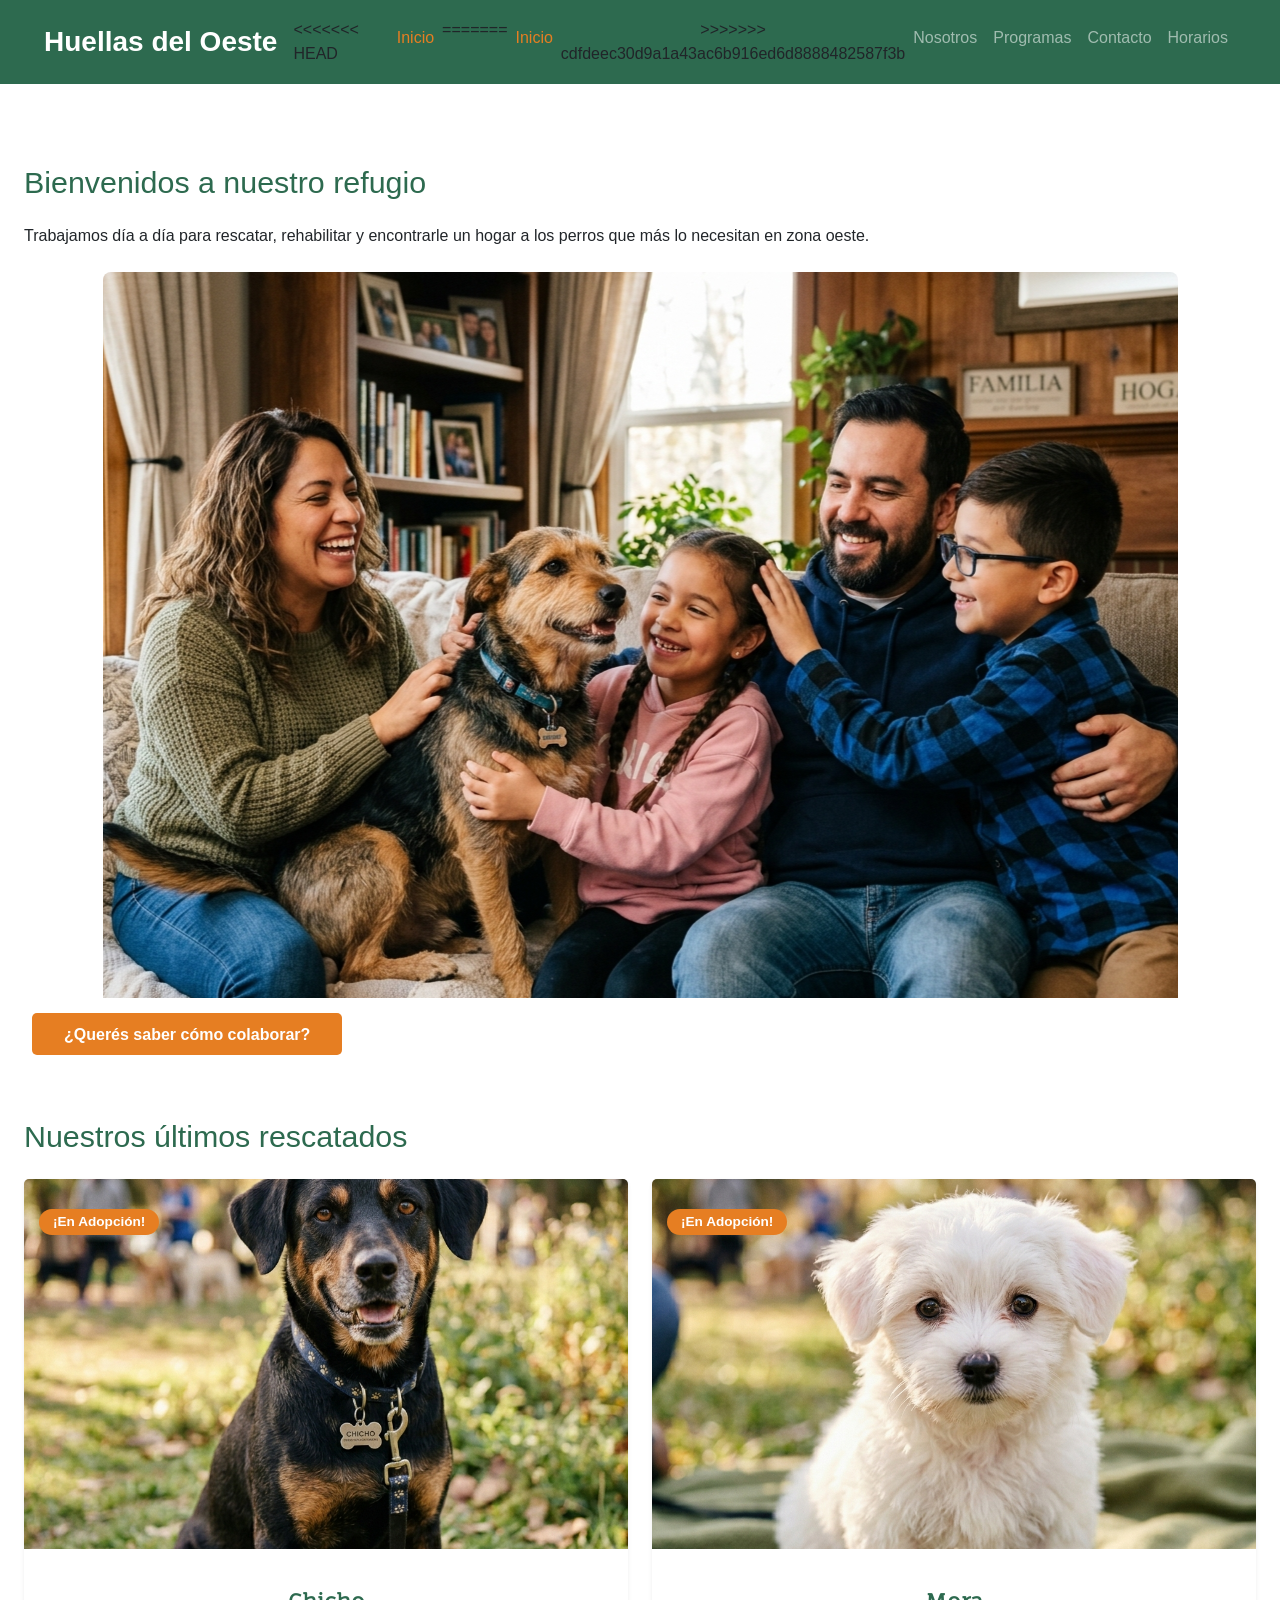
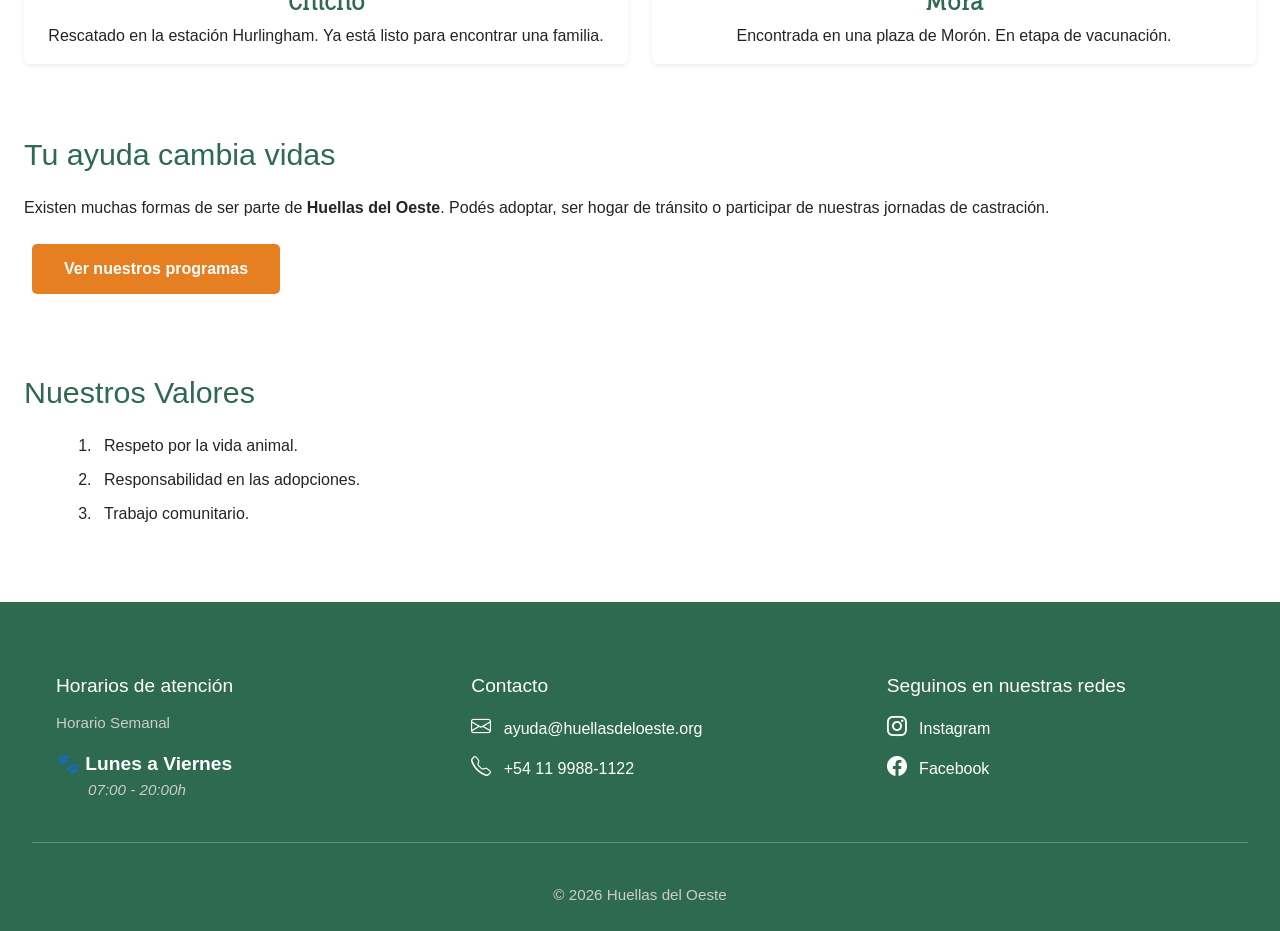
==== index.html @ 373aeb82 "fix: iconos en footer, colores de links y textarea" ====
<!DOCTYPE html>
<html lang="es">

<head>
    <meta charset="UTF-8">
    <meta name="viewport" content="width=device-width, initial-scale=1.0">
    <title>Huellas del Oeste | Inicio</title>
    <link rel="preconnect" href="https://fonts.googleapis.com">
    <link rel="preconnect" href="https://fonts.gstatic.com" crossorigin>
    <link
        href="https://fonts.googleapis.com/css2?family=Fauna+One&family=Google+Sans:ital,opsz,wght@0,17..18,400..700;1,17..18,400..700&display=swap"
        rel="stylesheet">
    <link href="https://cdn.jsdelivr.net/npm/bootstrap@5.3.8/dist/css/bootstrap.min.css" rel="stylesheet">
    <!--Bootstrap icons-->
    <link rel="stylesheet" href="https://cdn.jsdelivr.net/npm/bootstrap-icons@1.11.3/font/bootstrap-icons.min.css">
    <link rel="stylesheet" href="./css/style.css">
</head>

<body>
    <!--header section, menu navegacion-->
    <header id="main-header" class="sticky-top">
        <nav id="main-nav" class="navbar navbar-expand-lg navbar-dark w-100">
            <div class="container-fluid">
                <a class="navbar-brand fw-bold fs-3" href="index.html">Huellas del Oeste</a>

                <button class="navbar-toggler" type="button" data-bs-toggle="collapse" data-bs-target="#navbarNav"
                    aria-controls="navbarNav" aria-expanded="false" aria-label="Toggle navigation">
                    <span class="navbar-toggler-icon"></span>
                </button>

                <div class="collapse navbar-collapse justify-content-end" id="navbarNav">
                    <<<<<<< HEAD <ul class="navbar-nav text-center">
                        <li class="nav-item"><a class="nav-link active" href="index.html">Inicio</a></li>
                        =======
                        <ul class="navbar-nav">
                            <li class="nav-item"><a class="nav-link active" href="#inicio">Inicio</a></li>
                            >>>>>>> cdfdeec30d9a1a43ac6b916ed6d8888482587f3b
                            <li class="nav-item"><a class="nav-link" href="nosotros.html">Nosotros</a></li>
                            <li class="nav-item"><a class="nav-link" href="programas.html">Programas</a></li>
                            <li class="nav-item"><a class="nav-link" href="contacto.html">Contacto</a></li>
                            <li class="nav-item"><a class="nav-link" href="#main-footer">Horarios</a></li>
                        </ul>
                </div>
            </div>
        </nav>
    </header>

    <!--main section, historia y valores, los datos-->
    <main>
        <section id="inicio">
            <h2>Bienvenidos a nuestro refugio</h2>
            <p>Trabajamos día a día para rescatar, rehabilitar y encontrarle un hogar a los perros que más lo necesitan
                en zona oeste.</p>
            <img src="./img/imagen-inicio.png" alt="Perro rescatado feliz en su nuevo hogar">

            <a href="#como-ayudar" class="text-decoration-none btn-input inicio-btn">¿Querés saber cómo colaborar?</a>
        </section>


        <section id="rescatados">
            <h2>Nuestros últimos rescatados</h2>
            <div class="contenedor-rescatados row g-4">

                <article class="col-12 col-md-6">
                    <div class="card h-100 shadow-sm border-0">
                        <span class="badge badge-adopcion">¡En Adopción!</span>
                        <img src="./img/chicho-perro.png" class="card-img-top img-rescatado"
                            alt="Perro mestizo negro y café">
                        <div class="card-body text-center">
                            <h3 class="card-title">Chicho</h3>
                            <p class="card-text">Rescatado en la estación Hurlingham. Ya está listo para encontrar una
                                familia.</p>
                        </div>
                    </div>
                </article>

                <article class="col-12 col-md-6">
                    <div class="card h-100 shadow-sm border-0 position-relative">
                        <span class="badge badge-adopcion">¡En Adopción!</span>
                        <img src="./img/mora-perro.png" class="card-img-top img-rescatado" alt="Cachorra blanca">
                        <div class="card-body text-center">
                            <h3 class="card-title">Mora</h3>
                            <p class="card-text">Encontrada en una plaza de Morón. En etapa de vacunación.</p>
                        </div>
                    </div>
                </article>

            </div>
        </section>

        <section id="como-ayudar">
            <h2>Tu ayuda cambia vidas</h2>
            <p>Existen muchas formas de ser parte de <strong>Huellas del Oeste</strong>. Podés adoptar, ser hogar de
                tránsito o participar de nuestras jornadas de castración.</p>
            <a href="programas.html" class="btn-input text-decoration-none d-inline-block">Ver nuestros programas</a>
        </section>

        <section>
            <h2>Nuestros Valores</h2>
            <ol>
                <li>Respeto por la vida animal.</li>
                <li>Responsabilidad en las adopciones.</li>
                <li>Trabajo comunitario.</li>
            </ol>
        </section>

    </main>

    <!--footer section-->
    <footer id="main-footer">
        <div class="footer-columns">

            <section id="horario">
                <h2>Horarios de atención</h2>
                <p>Horario Semanal</p>
                <dl>
                    <dt>Lunes a Viernes</dt>
                    <dd>07:00 - 20:00h</dd>
                </dl>
            </section>

            <section>
                <h3>Contacto</h3>
                <ul>
                    <li><a href="mailto:ayuda@huellasdeloeste.org"><i class="bi bi-envelope text-white me-2 fs-5"></i>
                            ayuda@huellasdeloeste.org</a></li>
                    <li><a href="tel:+541199881122"> <i class="bi bi-telephone text-white me-2 fs-5"></i> +54 11
                            9988-1122</a></li>
                </ul>
            </section>

            <section class="redes" aria-labelledby="titulo-redes">
                <h3 id="titulo-redes">Seguinos en nuestras redes</h3>
                <ul>
                    <li><a href="https://www.instagram.com" target="_blank" rel="noopener noreferrer"><i
                                class="bi bi-instagram text-white me-2 fs-5"></i> Instagram</a></li>

                    <li><a href="https://www.facebook.com" target="_blank" rel="noopener noreferrer"><i
                                class="bi bi-facebook text-white me-2 fs-5"></i> Facebook</a></li>
                </ul>
            </section>

        </div>
        <hr class="footer-separator">

        <section class="copyright">
            <p>&copy; 2026 Huellas del Oeste</p>
        </section>
    </footer>


    <script src="https://cdn.jsdelivr.net/npm/bootstrap@5.3.3/dist/js/bootstrap.bundle.min.js"></script>
</body>

</html>
---- css/style.css ----
/*Reseteo*/
* {
    box-sizing: border-box;
    margin: 0;
    padding: 0;
}


:root {
    --color-fondo: #f8f9fa;
    --color-texto: #212529;
    --color-primario: #2d6a4f;
    /* para header, footer */
    --color-secundario: #d8e2dc;
    --color-acento: #e67e22;
    /* para botones */
    --color-blanco: #ffffff;
    /* para texto sobre fondos oscuros */

    --fuente-principal: 'Google Sans', sans-serif;
    --fuente-titulos: 'Fauna One', serif;
}

body {
    font-family: var(--fuente-principal);
    font-size: 1rem;
    background-color: var(--color-fondo);
    color: var(--color-texto);
    margin: 0 auto;
}


/*tipografia, titulos */
p {
    margin-bottom: 1rem;
}

h1 {
    font-size: 2.4rem;
    color: var(--color-blanco);
    margin-bottom: 1rem;
}

h2 {
    font-size: 1.9rem;
    color: var(--color-primario);
    margin: 1.5rem 0;
}

h3 {
    font-size: 1.3rem;
    color: var(--color-acento);
    margin-bottom: 0.5rem;
}

main {
    padding: 2rem 0;
    background-color: var(--color-blanco);
}

main ul {
    padding-left: 1.8rem;
    /* separacion del margin izquierdo */
    margin-bottom: 1.5rem;
}

main ul li {
    margin-bottom: 0.5rem;
}


/*ESTRUCTURA SEMANTICA*/

section {
    padding: 1.5rem;
}

article {
    background-color: var(--color-blanco);
    padding: 1.5rem;
    margin-bottom: 2rem;
    border-radius: 0.5rem;
}

/* Info.  de complemento */
aside {
    background-color: var(--color-secundario);
    padding: 1.25rem;
    margin-top: 1.5rem;
    border-left: 0.31rem solid var(--color-primario);
    /* Una barrita verde al costado */
    font-style: italic;
}

/* Lista ordenada(mision, valores, ...) y componentes(ej:img)*/
ol {
    margin: 1.25rem 0 1.25rem 2.5rem;
    /* Margen a la izquierda para que se vean los números */
    color: var(--color-texto);
}

ol li {
    margin-bottom: 0.62rem;
    /* Espaciado entre cada ítem de la lista */
    padding-left: 0.5rem;
}

/* Estilo para la lista de descripción (Estructura Organizativa) */
dl {
    margin: 1.5rem 0;
    padding: 1rem;
    background-color: var(--color-fondo);
    /* Un tono gris claro para resaltar */
    border-radius: 0.5rem;
}

dt {
    font-weight: bold;
    color: var(--color-primario);
    /* Verde para el nombre del equipo */
    font-size: 1.2rem;
    margin-top: 1rem;
}

dt::before {
    content: "🐾 ";
    /* emoji como una especie de "item" */
}

dd {
    margin-left: 2rem;
    margin-bottom: 1rem;
    font-style: italic;
    color: var(--color-texto);
}

hr {
    /* grosor y color verde */
    height: 0.125rem;
    background-color: var(--color-primario);
    /* margen para separar los contenidos(superior e inferior)*/
    margin: 2.5rem 0;
    /* acorto y centro el hr */
    width: 50%;
    margin-left: auto;
    margin-right: auto;
}

img {
    max-width: 100%;
    height: auto;
    border-radius: 0.5rem 0.5rem 0rem 0rem;
    display: block;
    margin: 1.5rem auto;
    /*con el auto, centro el contenido*/
}

/*Formulario */

/* REQUISITO: Inputs y textarea con borde su borde y su padding
   class .input-form (text, email, tel, textarea) */
fieldset {
    border: 1px solid var(--color-secundario);
    padding: 1.5rem;
    border-radius: 8px;
    margin-bottom: 1.5rem;
    background-color: var(--color-fondo);
}

legend {
    font-weight: bold;
    color: var(--color-primario);
    padding: 0 10px;
}

label {
    font-weight: 600;
    display: block;
    margin-top: 1rem;
    margin-bottom: 0.5rem;
}

.input-form,
select {
    width: 100%;
    padding: 0.8rem;
    border: 1px solid #ccc;
    border-radius: 0.25rem;
    display: block;
    font-family: inherit;
    font-size: 1rem;
    transition: border-color 0.3s;
    resize: none;
}

.form-footer {
    text-align: center;
    margin-top: 2rem;
}

.form-footer label {
    display: inline;
    /* Para que quede al lado del checkbox */
    font-weight: normal;
}

/* Botones */
.btn-input {
    background-color: var(--color-acento);
    color: var(--color-blanco);
    padding: 0.8rem 2rem;
    border: none;
    border-radius: 0.31rem;
    font-weight: bold;
    cursor: pointer;
    font-size: 1rem;
    transition: background-color 0.3s, transform 0.2s;
    margin: 0.5rem;
}

.btn-input:hover {
    background-color: #d35400;
    transform: scale(1.05);
}


/*FOOTER */

#main-footer {
    background-color: var(--color-primario);
    color: #ffffff;
    padding: 3rem 2rem 0 2rem;
}

.footer-separator {
    width: 100%;
    border-top: 1px solid var(--color-blanco);
    margin: 0 0 1rem 0;
}

/* contenedor de los sections */
.footer-columns {
    display: flex;
    flex-wrap: wrap;
    /* Para que en celulares se apilen una abajo de otra */
    justify-content: space-between;
    gap: 30px;
}


/* Cada columna adentro del contenedor */
.footer-columns section {
    flex: 1 1 250px;
}

/* saco el margen y padding del titulo de horarios */
#horario h2 {
    margin: 0;
    padding: 0;
}

/* Estilos para textos y los enlaces */
#main-footer h2,
#main-footer h3 {
    color: var(--color-blanco);
    font-size: 1.2rem;
    margin-bottom: .9rem;
    border: none;
    font-family: var(--fuente-principal);
}

#main-footer p,
#main-footer dd {
    color: #cccccc;
    font-size: 0.95rem;
}

#main-footer ul {
    list-style: none;
    padding: 0;
    margin: 0;
}

#main-footer li {
    margin-bottom: 10px;
}

#main-footer dl {
    margin: 0;
    padding: 0;
    background-color: transparent;
    border: none;
}

#main-footer dt {
    font-weight: bold;
    margin-top: 10px;
    color: #ffffff;
}

#main-footer a {
    color: var(--color-blanco);
    text-decoration: none;
    transition: color 0.3s ease;
}

#main-footer a:hover {
    text-decoration: underline;
}

/* SECCIÓN COPYRIGHT:*/
.copyright {
    text-align: center;
}

.copyright p {
    color: #cccccc;
    font-size: .85rem;
    margin: 0;
}

.badge-adopcion {
    position: absolute;
    top: 30px;
    left: 15px;
    background-color: var(--color-acento);
    color: var(--color-blanco);
    padding: 6px 14px;
    font-weight: bold;
    font-size: 0.85rem;
    border-radius: 20px;
    z-index: 5;
    cursor: pointer;
}


/* Bootstrap*/

/* navbar del color primario */
.navbar {
    background-color: var(--color-primario);
    padding: 1rem 2rem;
}

.navbar-nav .nav-link {
    transition: color 0.3s ease;
}

/* para pintar color naranja cuando se pasa el mouse, o este "activa" la seccion de la pagina */
.navbar-nav .nav-link:hover,
.navbar-nav .nav-link.active {
    color: var(--color-acento);
}

/* uso con el id para "sobreescribir" */
#rescatados article {
    background-color: transparent;
    margin-bottom: 0rem;
    border-radius: 0rem;
    padding-top: 0rem;
    padding-bottom: 0rem;
}

/* Tamaño fijo y uniforme para las fotos de los perritos */
.img-rescatado {
    height: 370px;
    object-fit: cover;
    /*logro que no se estire la foto*/
    width: 100%;
    margin-top: 0rem;
}

/* Estilo personalizado para los nombres de las tarjetas */
#rescatados .card-title {
    font-family: var(--fuente-titulos);
    color: var(--color-primario);
    font-weight: bold;
    font-size: 1.4rem;
}
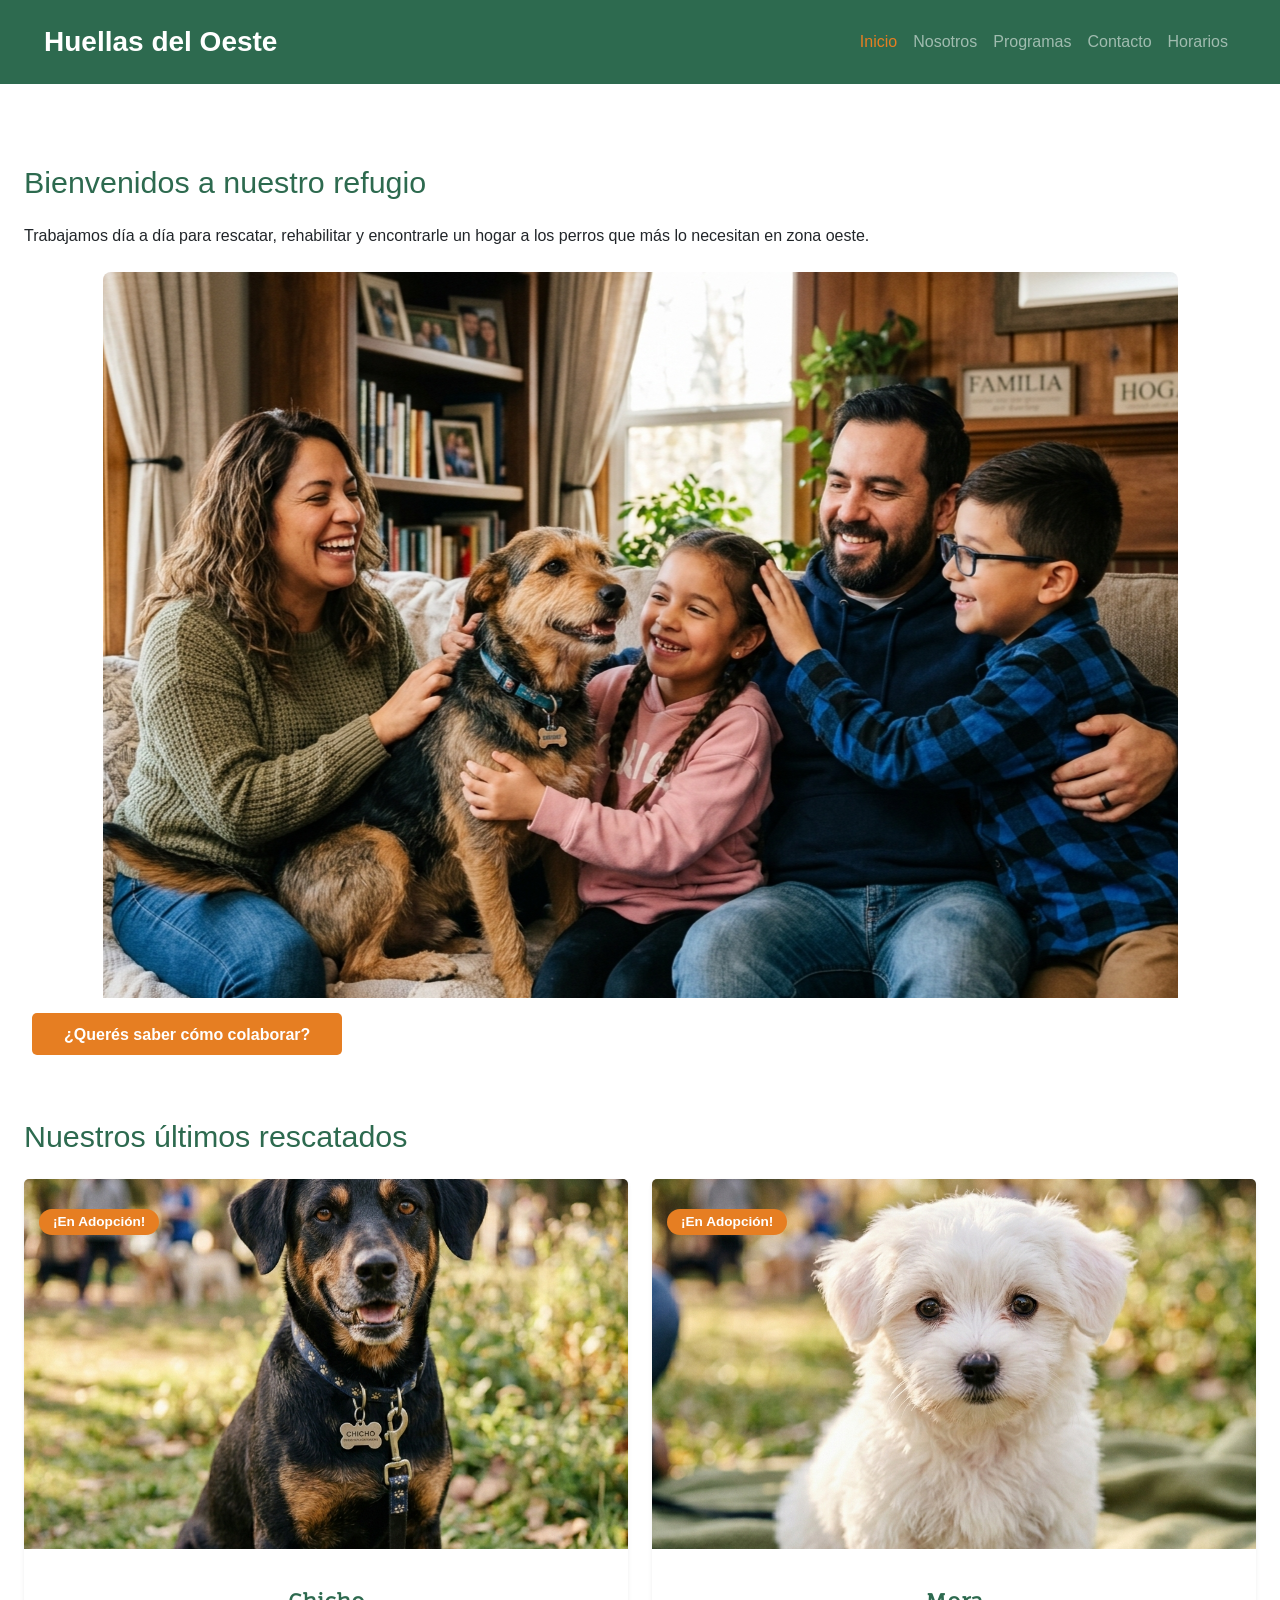
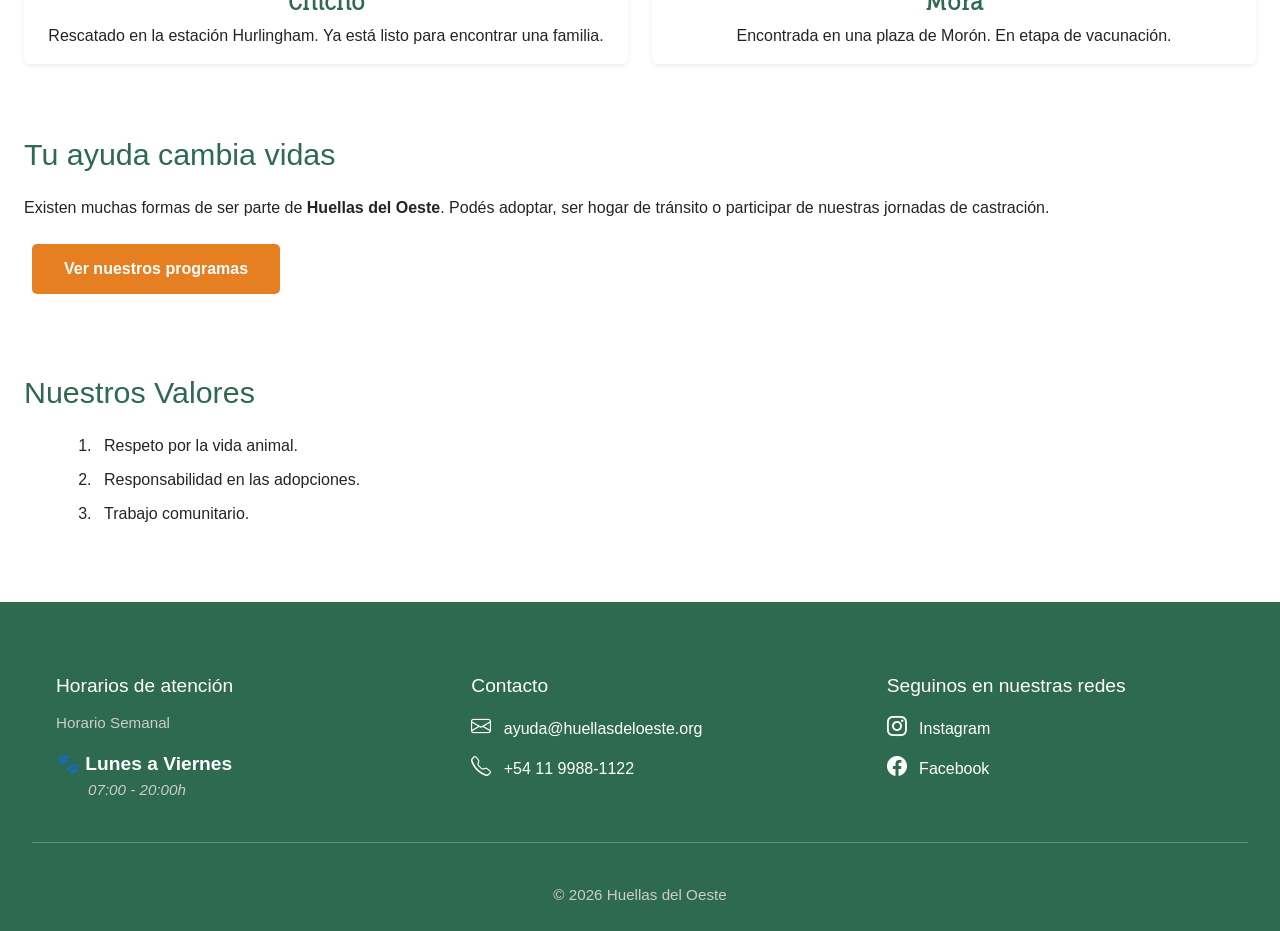
==== commit 900fe526: "fix: corregir conflictos en navbar y unificar links" ====
--- a/index.html
+++ b/index.html
@@ -29,17 +29,13 @@
                 </button>
 
                 <div class="collapse navbar-collapse justify-content-end" id="navbarNav">
-                    <<<<<<< HEAD <ul class="navbar-nav text-center">
-                        <li class="nav-item"><a class="nav-link active" href="index.html">Inicio</a></li>
-                        =======
-                        <ul class="navbar-nav">
-                            <li class="nav-item"><a class="nav-link active" href="#inicio">Inicio</a></li>
-                            >>>>>>> cdfdeec30d9a1a43ac6b916ed6d8888482587f3b
-                            <li class="nav-item"><a class="nav-link" href="nosotros.html">Nosotros</a></li>
-                            <li class="nav-item"><a class="nav-link" href="programas.html">Programas</a></li>
-                            <li class="nav-item"><a class="nav-link" href="contacto.html">Contacto</a></li>
-                            <li class="nav-item"><a class="nav-link" href="#main-footer">Horarios</a></li>
-                        </ul>
+                    <ul class="navbar-nav text-center">
+                        <li class="nav-item"><a class="nav-link active" href="#inicio">Inicio</a></li>
+                        <li class="nav-item"><a class="nav-link" href="nosotros.html">Nosotros</a></li>
+                        <li class="nav-item"><a class="nav-link" href="programas.html">Programas</a></li>
+                        <li class="nav-item"><a class="nav-link" href="contacto.html">Contacto</a></li>
+                        <li class="nav-item"><a class="nav-link" href="#main-footer">Horarios</a></li>
+                    </ul>
                 </div>
             </div>
         </nav>
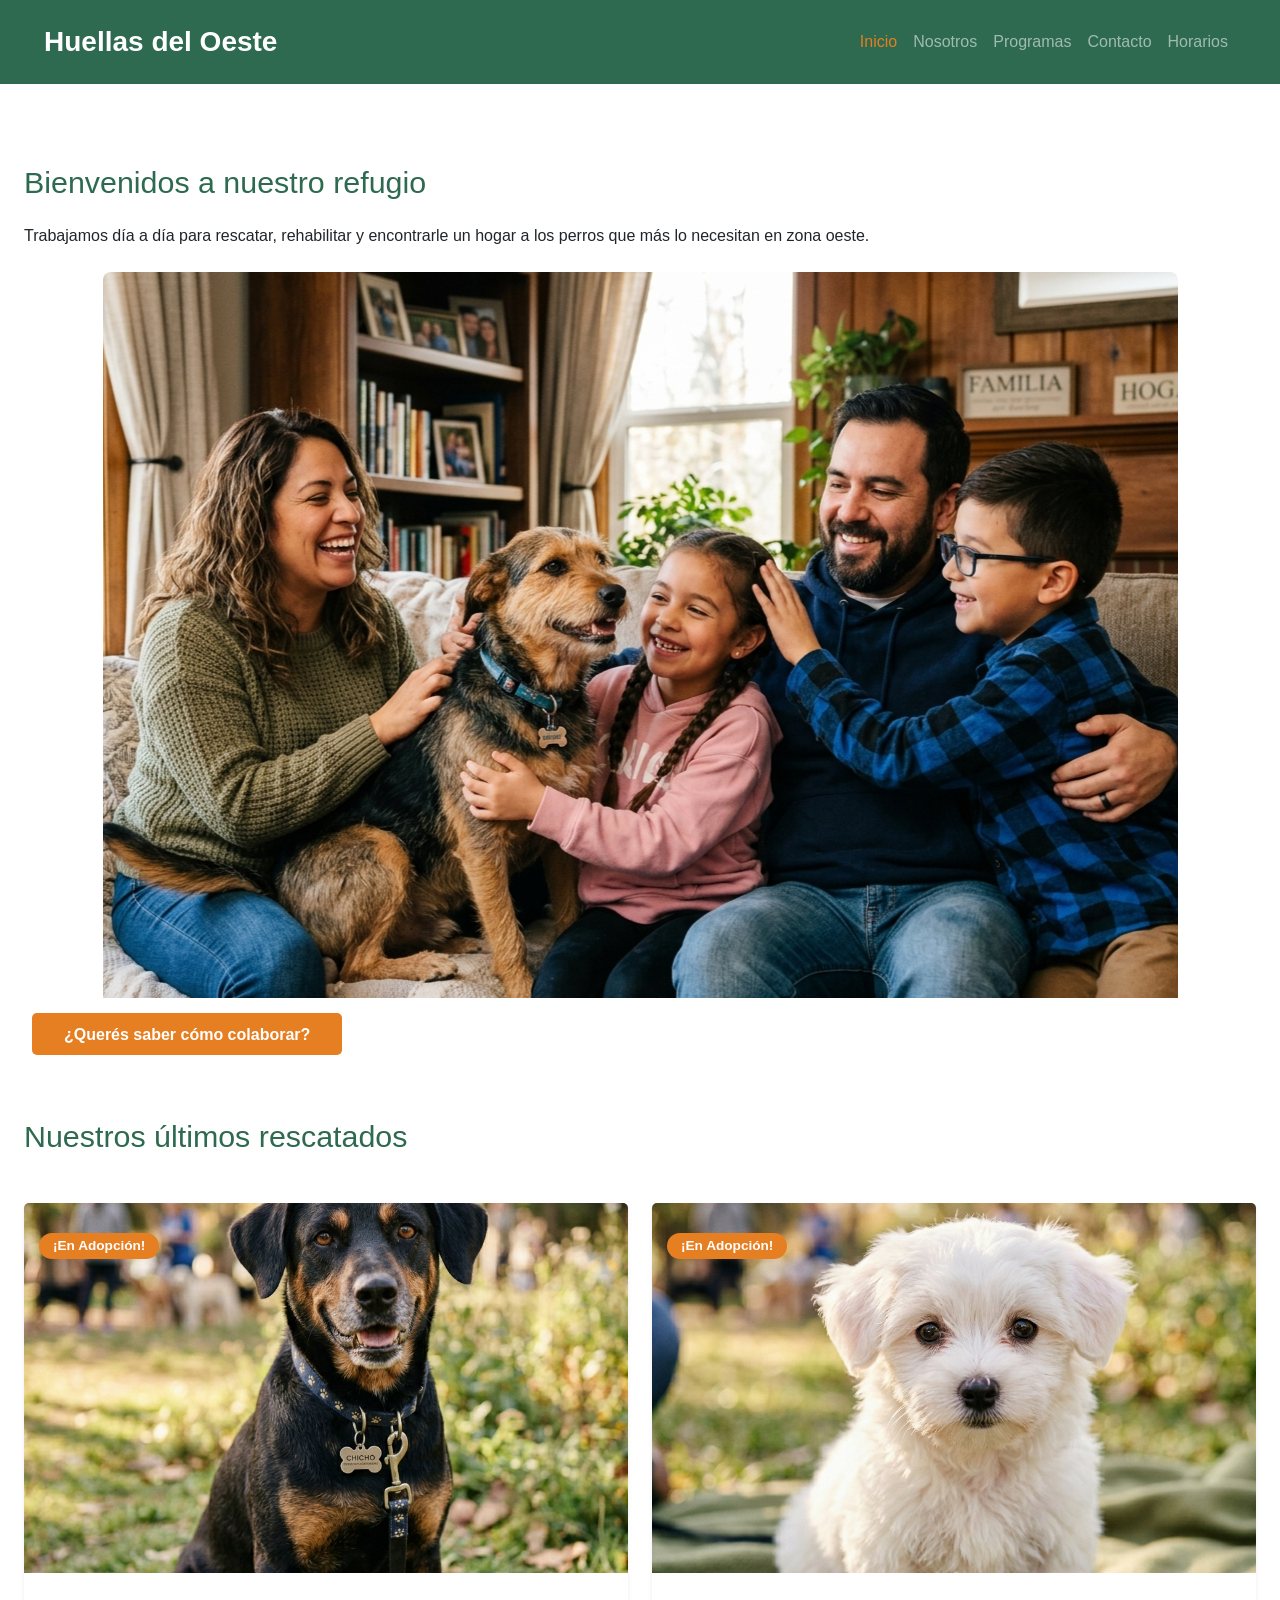
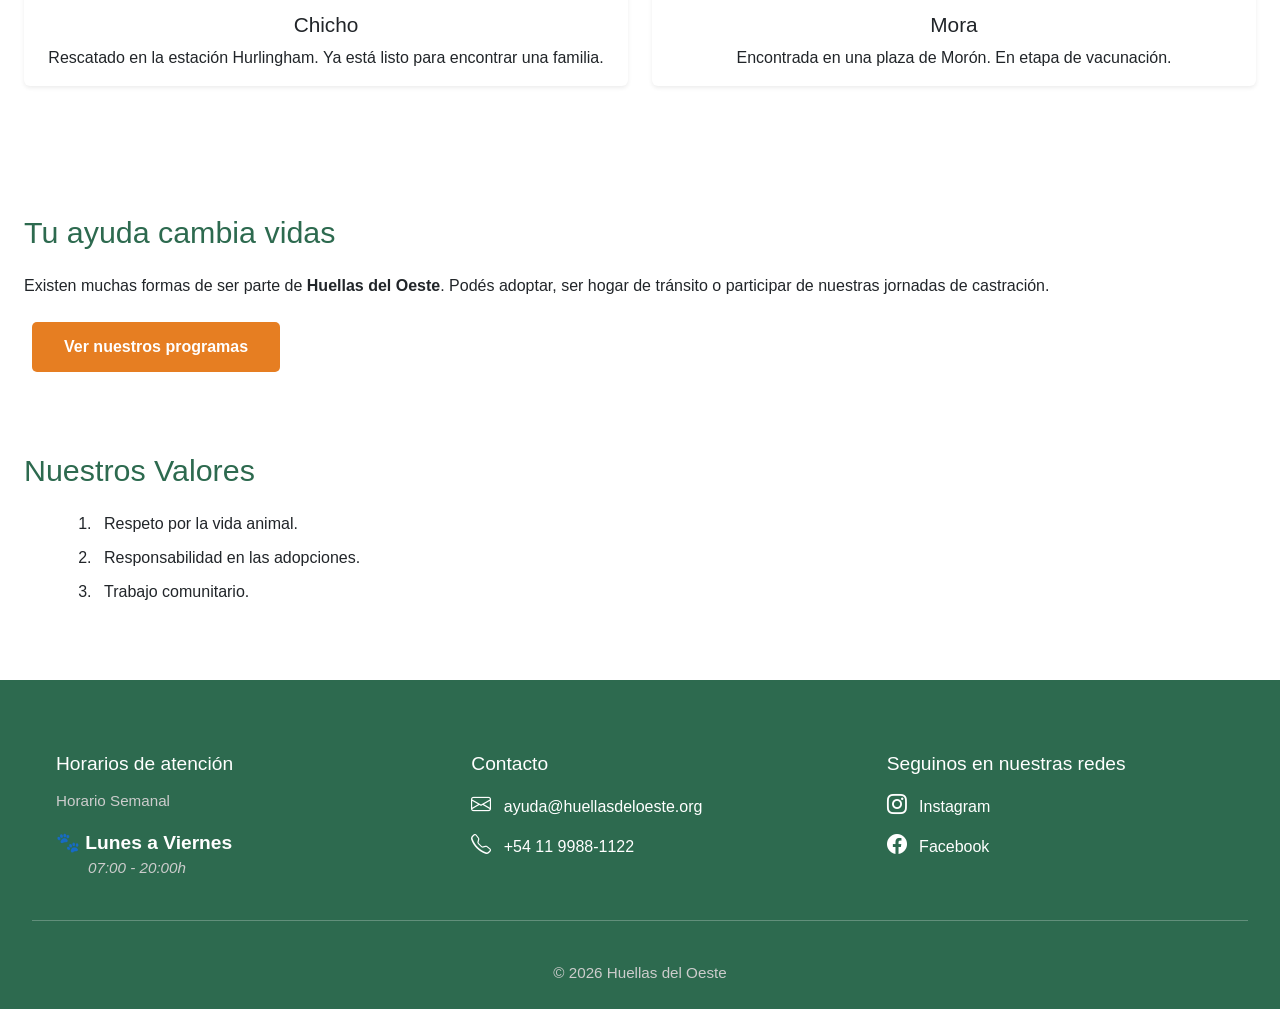
==== commit f444b03d: "refactor: actualizar IDs de página y corregir enlaces del nav" ====
--- a/index.html
+++ b/index.html
@@ -18,7 +18,7 @@
 
 <body>
     <!--header section, menu navegacion-->
-    <header id="main-header" class="sticky-top">
+    <header id="header" class="sticky-top">
         <nav id="main-nav" class="navbar navbar-expand-lg navbar-dark w-100">
             <div class="container-fluid">
                 <a class="navbar-brand fw-bold fs-3" href="index.html">Huellas del Oeste</a>
@@ -30,7 +30,7 @@
 
                 <div class="collapse navbar-collapse justify-content-end" id="navbarNav">
                     <ul class="navbar-nav text-center">
-                        <li class="nav-item"><a class="nav-link active" href="#inicio">Inicio</a></li>
+                        <li class="nav-item"><a class="nav-link active" href="index.html">Inicio</a></li>
                         <li class="nav-item"><a class="nav-link" href="nosotros.html">Nosotros</a></li>
                         <li class="nav-item"><a class="nav-link" href="programas.html">Programas</a></li>
                         <li class="nav-item"><a class="nav-link" href="contacto.html">Contacto</a></li>
@@ -43,17 +43,17 @@
 
     <!--main section, historia y valores, los datos-->
     <main>
-        <section id="inicio">
+        <section id="inicio-index">
             <h2>Bienvenidos a nuestro refugio</h2>
             <p>Trabajamos día a día para rescatar, rehabilitar y encontrarle un hogar a los perros que más lo necesitan
                 en zona oeste.</p>
             <img src="./img/imagen-inicio.png" alt="Perro rescatado feliz en su nuevo hogar">
 
-            <a href="#como-ayudar" class="text-decoration-none btn-input inicio-btn">¿Querés saber cómo colaborar?</a>
+            <a href="#" class="text-decoration-none btn-input inicio-btn">¿Querés saber cómo colaborar?</a>
         </section>
 
 
-        <section id="rescatados">
+        <section id="rescatados-index">
             <h2>Nuestros últimos rescatados</h2>
             <div class="contenedor-rescatados row g-4">
 
@@ -84,14 +84,15 @@
             </div>
         </section>
 
-        <section id="como-ayudar">
+        <section id="como-ayudar-index">
             <h2>Tu ayuda cambia vidas</h2>
             <p>Existen muchas formas de ser parte de <strong>Huellas del Oeste</strong>. Podés adoptar, ser hogar de
                 tránsito o participar de nuestras jornadas de castración.</p>
-            <a href="programas.html" class="btn-input text-decoration-none d-inline-block">Ver nuestros programas</a>
+            <a href="programas.html" class="btn-input text-decoration-none d-inline-block btn-programas">Ver nuestros
+                programas</a>
         </section>
 
-        <section>
+        <section id="valores-index">
             <h2>Nuestros Valores</h2>
             <ol>
                 <li>Respeto por la vida animal.</li>
@@ -146,6 +147,8 @@
 
 
     <script src="https://cdn.jsdelivr.net/npm/bootstrap@5.3.3/dist/js/bootstrap.bundle.min.js"></script>
+
+    <script src="js/main.js"></script>
 </body>
 
 </html>
--- a/css/style.css
+++ b/css/style.css
@@ -73,7 +73,9 @@
 
 section {
     padding: 1.5rem;
-}
+    scroll-margin-top: 80px;
+}
+
 
 article {
     background-color: var(--color-blanco);
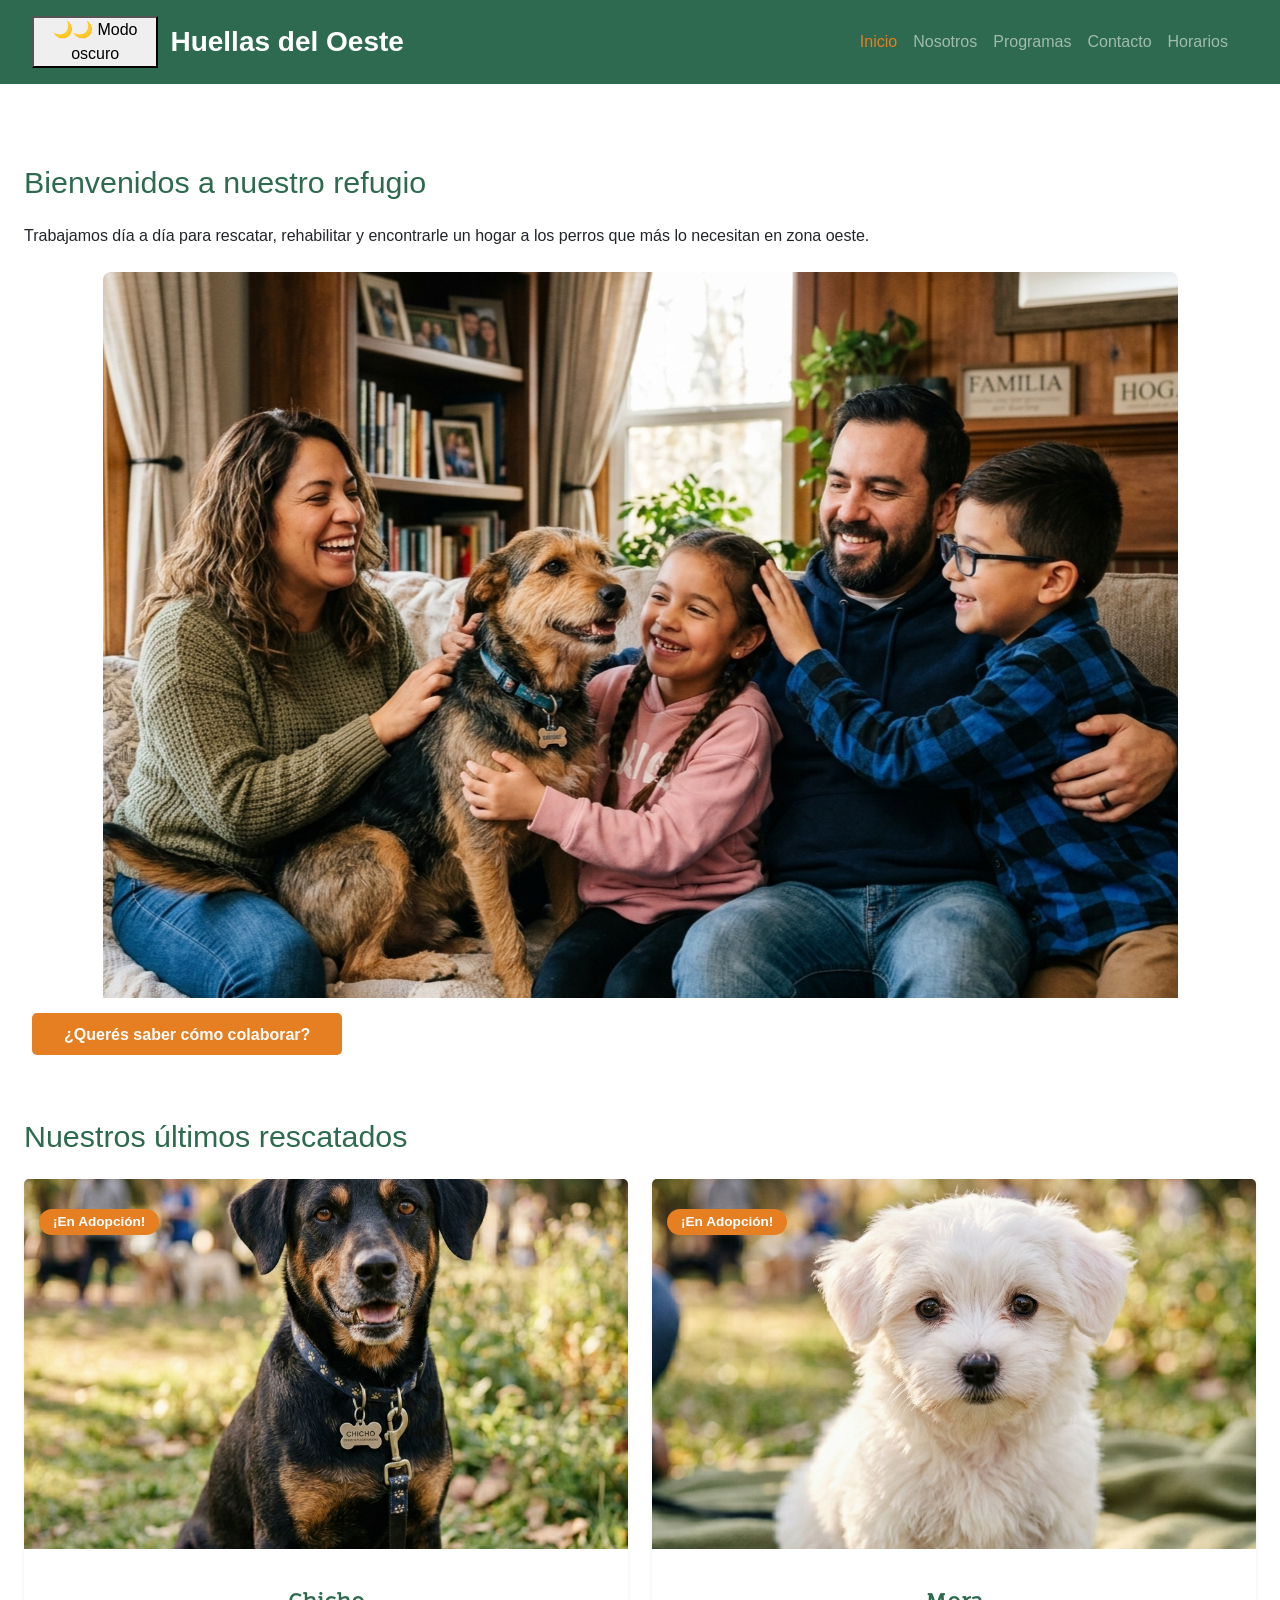
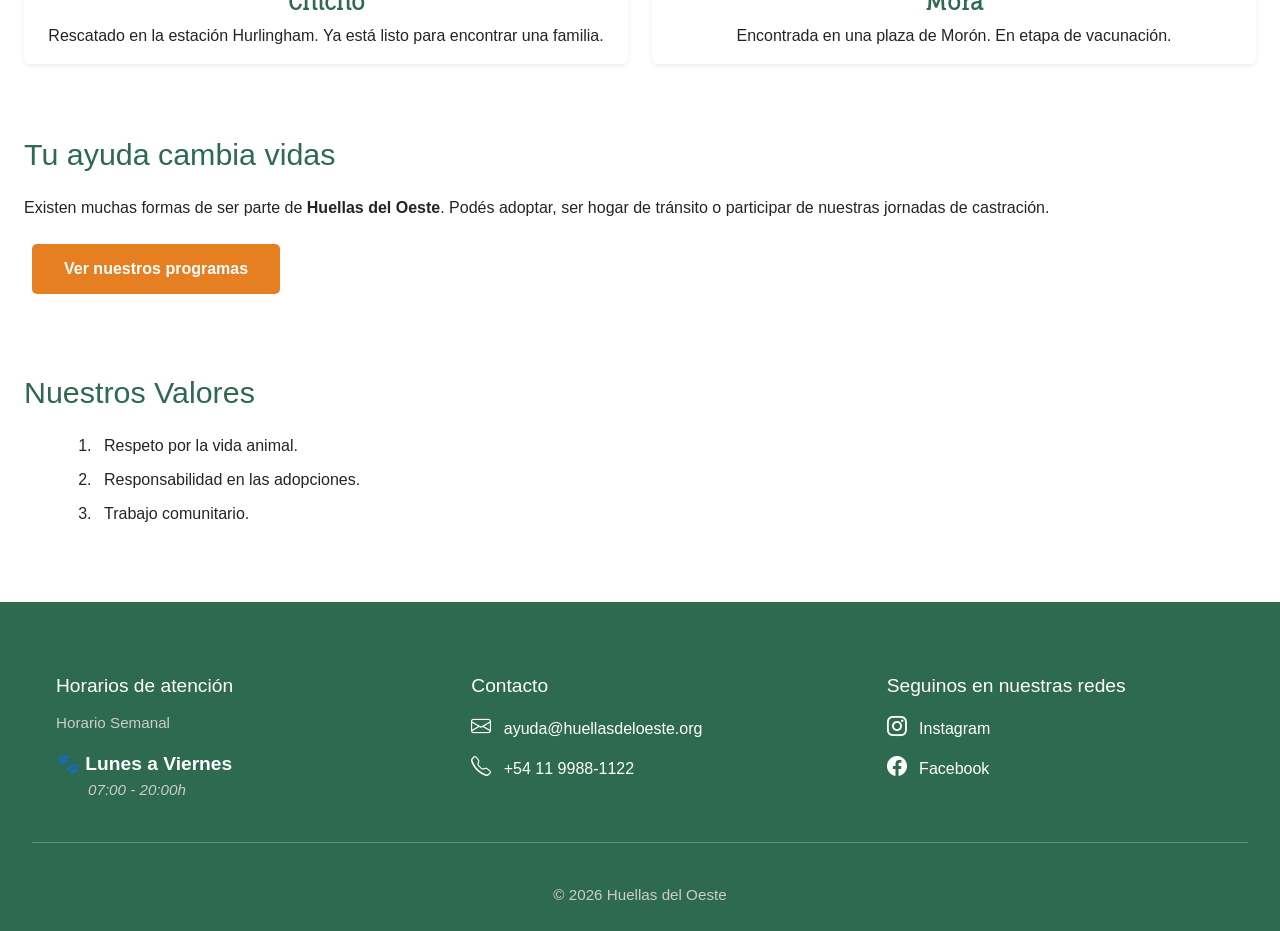
==== commit 467edc1a: "feat: agregar boton de modo oscuro en la paginas" ====
--- a/index.html
+++ b/index.html
@@ -20,6 +20,8 @@
     <!--header section, menu navegacion-->
     <header id="header" class="sticky-top">
         <nav id="main-nav" class="navbar navbar-expand-lg navbar-dark w-100">
+            <button id="btn-modo">🌙🌙 Modo oscuro</button>
+            
             <div class="container-fluid">
                 <a class="navbar-brand fw-bold fs-3" href="index.html">Huellas del Oeste</a>
 
--- a/css/style.css
+++ b/css/style.css
@@ -29,6 +29,24 @@
     margin: 0 auto;
 }
 
+/*Modo Oscuro*/
+body.oscuro {
+    background-color: #1a1a1a;
+    color: #f5f5f5;
+}
+
+body.oscuro header {
+    background-color: #850606;
+}
+
+body.oscuro .card {
+    background-color: #1a1a1a;
+    border-color: #444444;
+}
+
+body.oscuro .card-text {
+    color: #f5f5f5;
+}
 
 /*tipografia, titulos */
 p {
@@ -355,7 +373,7 @@
 }
 
 /* uso con el id para "sobreescribir" */
-#rescatados article {
+#rescatados-index article {
     background-color: transparent;
     margin-bottom: 0rem;
     border-radius: 0rem;
@@ -373,7 +391,7 @@
 }
 
 /* Estilo personalizado para los nombres de las tarjetas */
-#rescatados .card-title {
+#rescatados-index .card-title {
     font-family: var(--fuente-titulos);
     color: var(--color-primario);
     font-weight: bold;
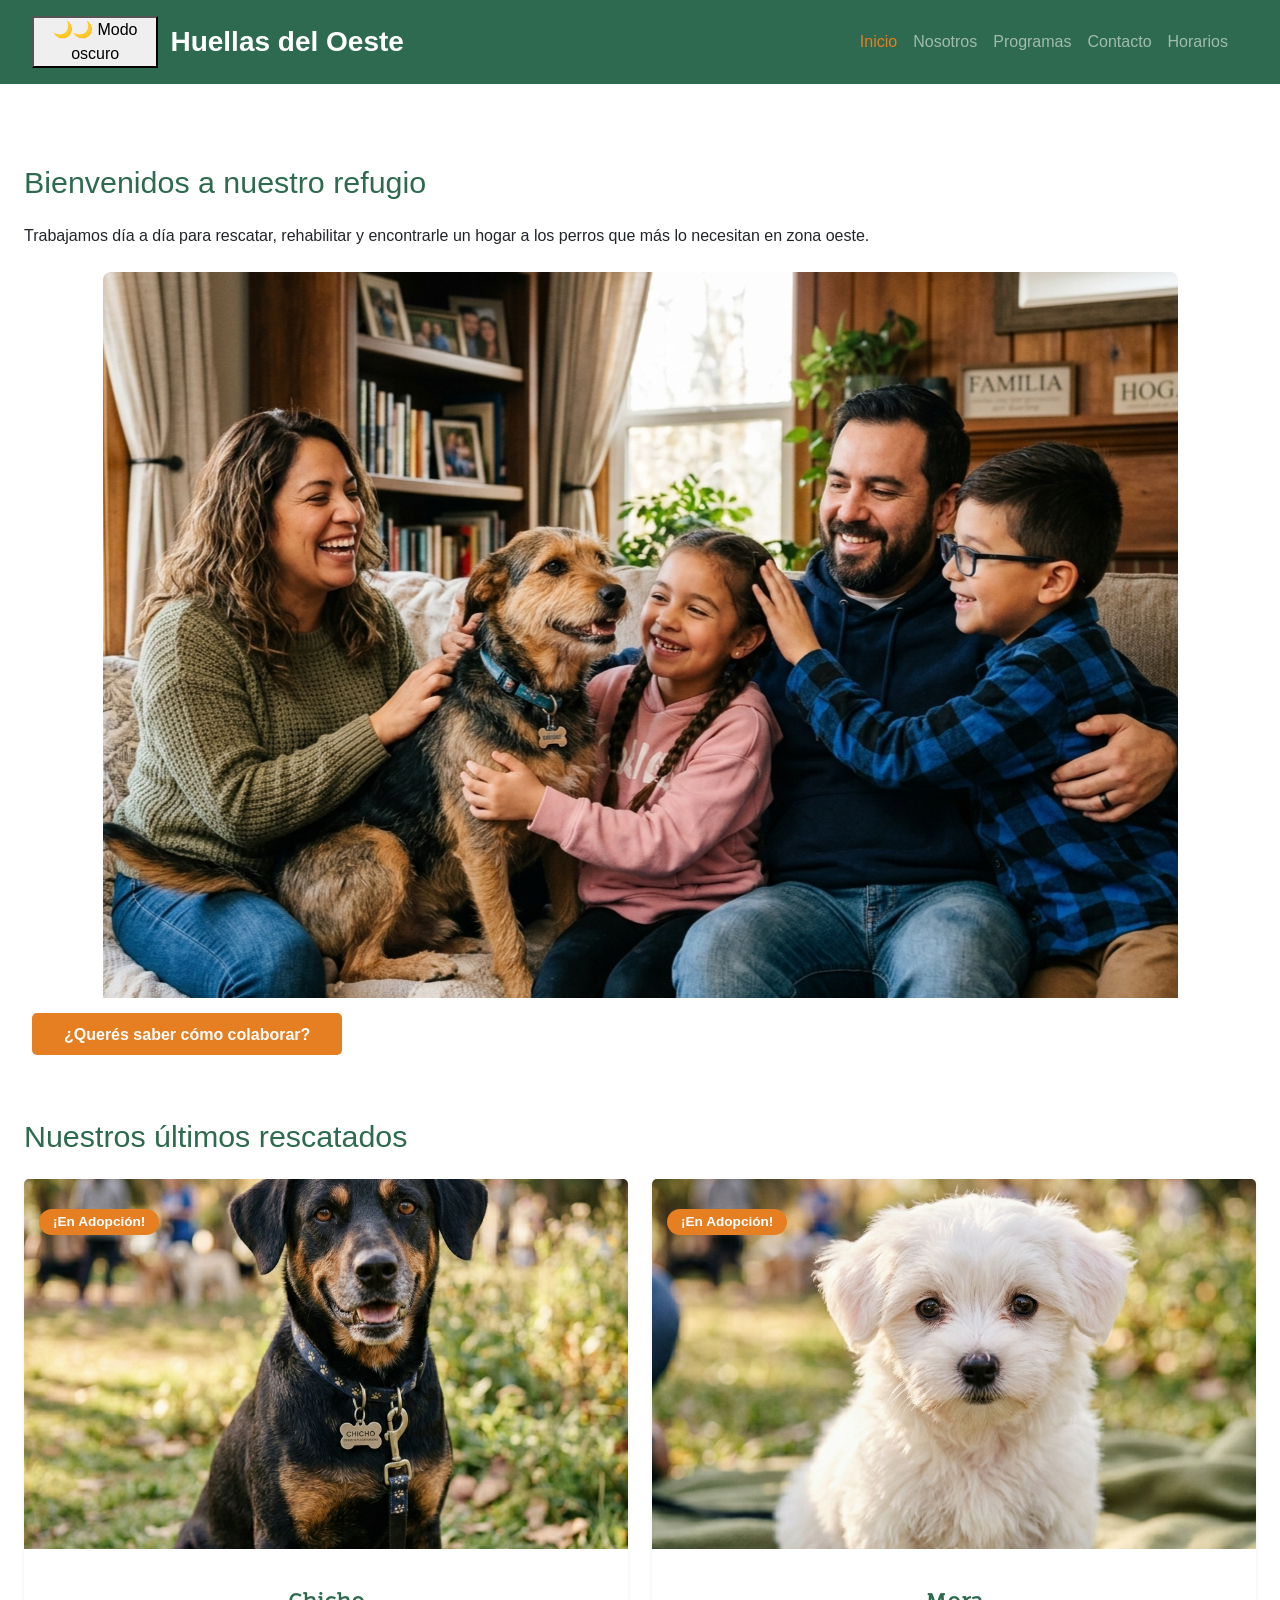
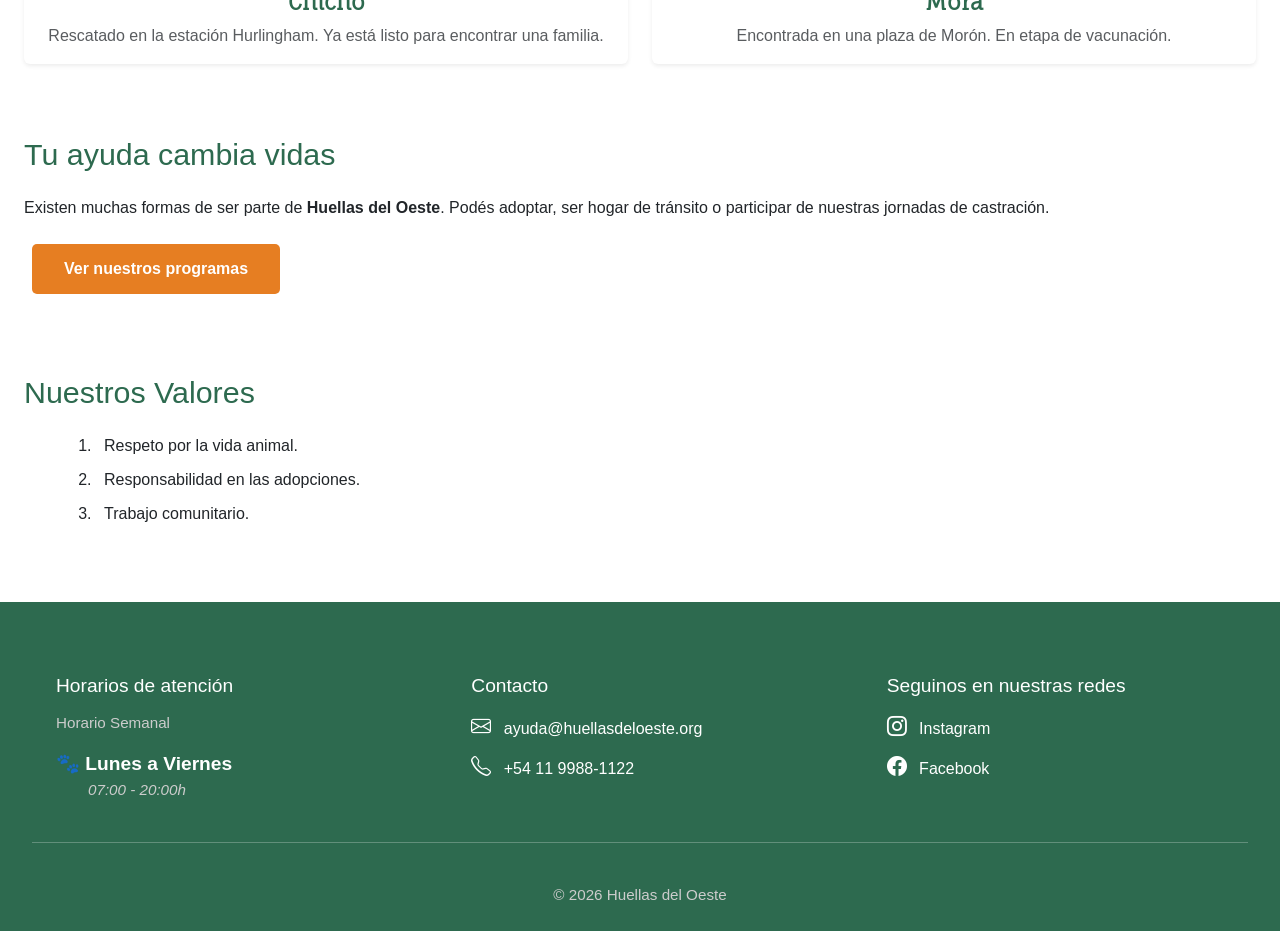
==== commit 9ac77c42: "agregados en el css y js" ====
--- a/index.html
+++ b/index.html
@@ -21,7 +21,7 @@
     <header id="header" class="sticky-top">
         <nav id="main-nav" class="navbar navbar-expand-lg navbar-dark w-100">
             <button id="btn-modo">🌙🌙 Modo oscuro</button>
-            
+
             <div class="container-fluid">
                 <a class="navbar-brand fw-bold fs-3" href="index.html">Huellas del Oeste</a>
 
@@ -66,7 +66,8 @@
                             alt="Perro mestizo negro y café">
                         <div class="card-body text-center">
                             <h3 class="card-title">Chicho</h3>
-                            <p class="card-text">Rescatado en la estación Hurlingham. Ya está listo para encontrar una
+                            <p class="card-text text-muted">Rescatado en la estación Hurlingham. Ya está listo para
+                                encontrar una
                                 familia.</p>
                         </div>
                     </div>
@@ -78,7 +79,8 @@
                         <img src="./img/mora-perro.png" class="card-img-top img-rescatado" alt="Cachorra blanca">
                         <div class="card-body text-center">
                             <h3 class="card-title">Mora</h3>
-                            <p class="card-text">Encontrada en una plaza de Morón. En etapa de vacunación.</p>
+                            <p class="card-text text-muted">Encontrada en una plaza de Morón. En etapa de vacunación.
+                            </p>
                         </div>
                     </div>
                 </article>
--- a/css/style.css
+++ b/css/style.css
@@ -32,20 +32,35 @@
 /*Modo Oscuro*/
 body.oscuro {
     background-color: #1a1a1a;
-    color: #f5f5f5;
-}
-
-body.oscuro header {
-    background-color: #850606;
-}
-
-body.oscuro .card {
+    color: var(--color-blanco);
+}
+
+body.oscuro p {
+    color: var(--color-blanco);
+}
+
+body.oscuro h1 {
+    color: var(--color-blanco);
+}
+
+body.oscuro main {
     background-color: #1a1a1a;
-    border-color: #444444;
-}
-
-body.oscuro .card-text {
-    color: #f5f5f5;
+}
+
+body.oscuro main ol {
+    color: var(--color-blanco);
+}
+
+body.oscuro article {
+    background-color: black;
+}
+
+body.oscuro aside {
+    background-color: var(--color-texto);
+}
+
+body.oscuro fieldset {
+    background-color: #1a1a1a;
 }
 
 /*tipografia, titulos */
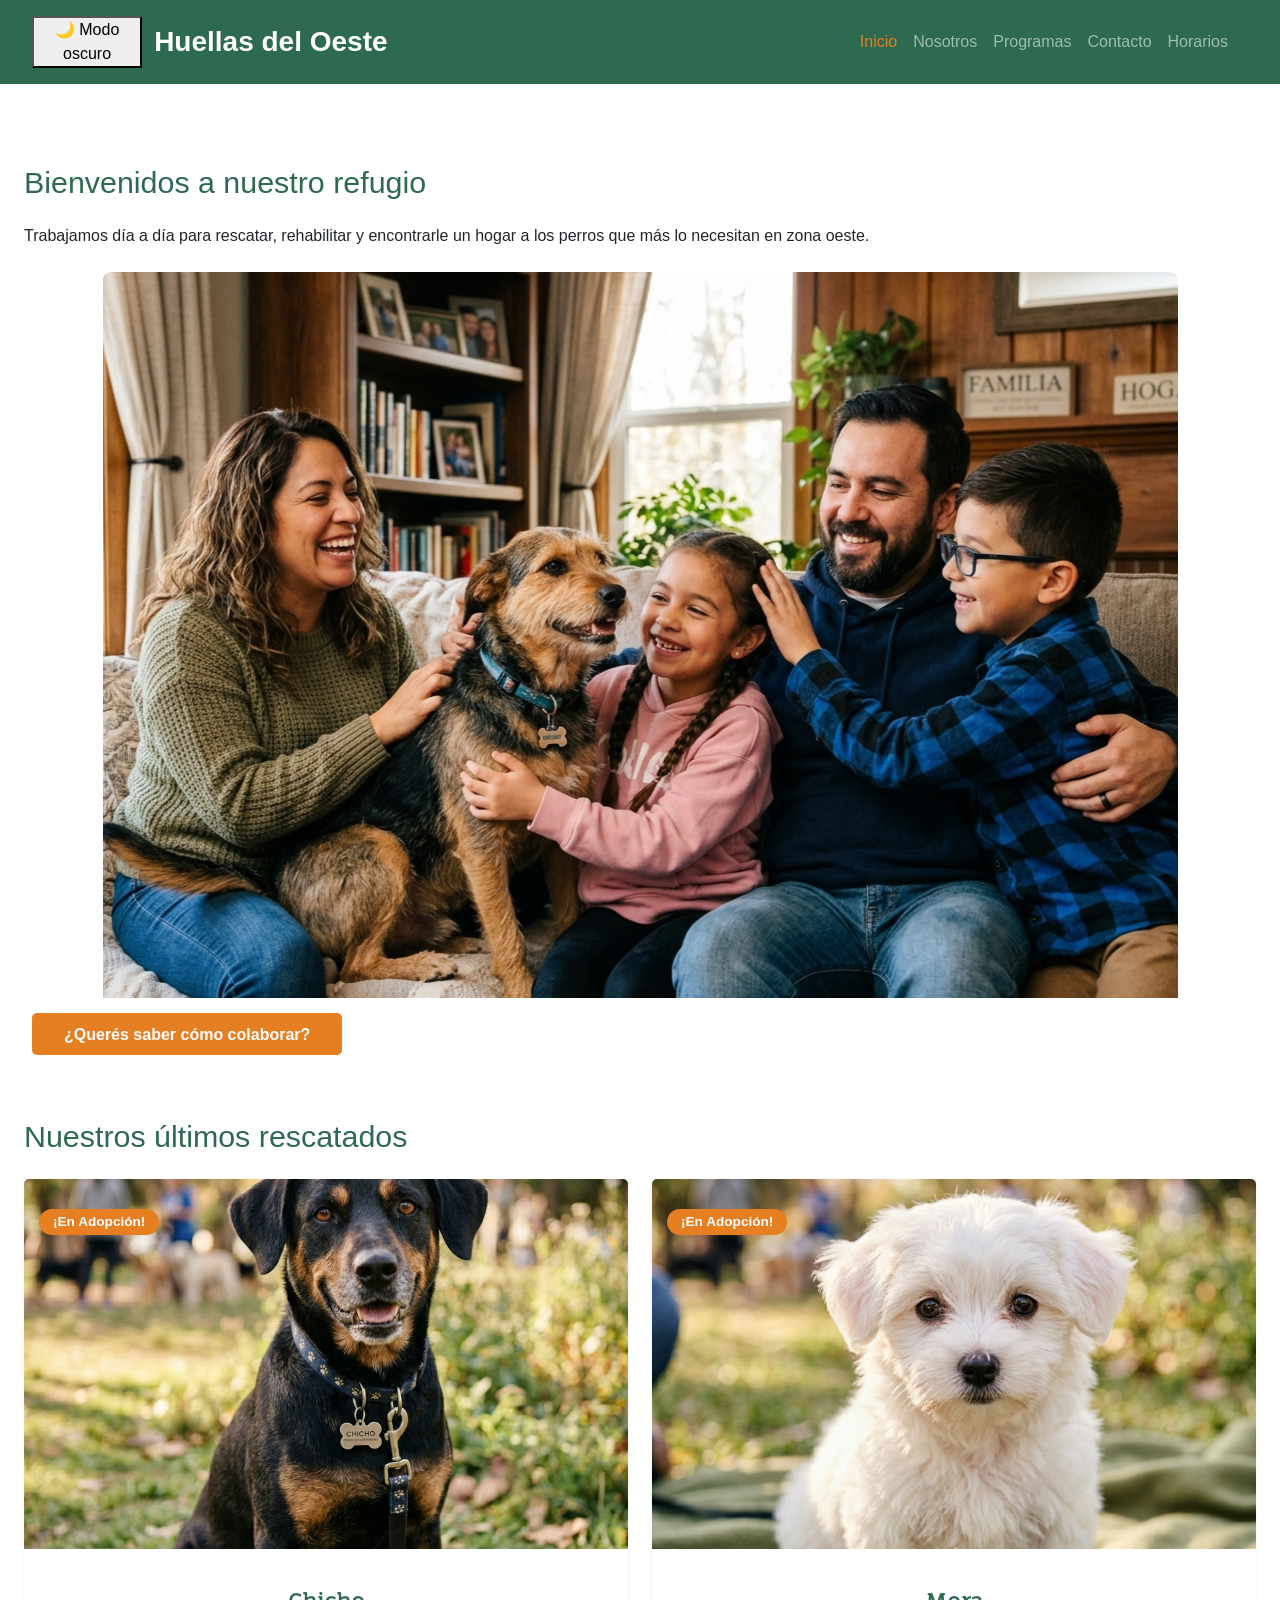
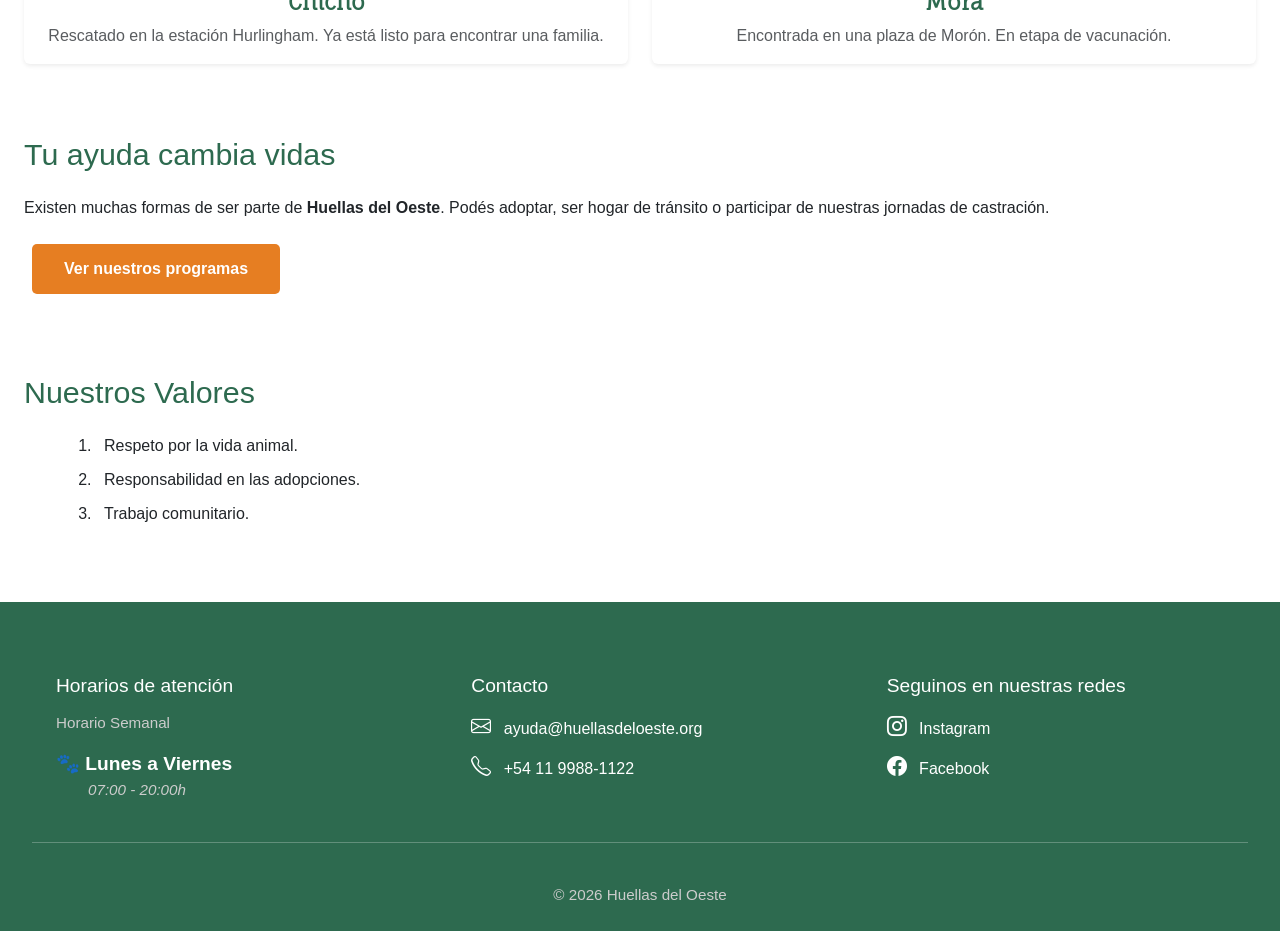
==== commit aa57b9f1: "fix: icono duplicado en boton de selector dark light" ====
--- a/index.html
+++ b/index.html
@@ -20,7 +20,7 @@
     <!--header section, menu navegacion-->
     <header id="header" class="sticky-top">
         <nav id="main-nav" class="navbar navbar-expand-lg navbar-dark w-100">
-            <button id="btn-modo">🌙🌙 Modo oscuro</button>
+            <button id="btn-modo">🌙 Modo oscuro</button>
 
             <div class="container-fluid">
                 <a class="navbar-brand fw-bold fs-3" href="index.html">Huellas del Oeste</a>
--- a/css/style.css
+++ b/css/style.css
@@ -32,15 +32,15 @@
 /*Modo Oscuro*/
 body.oscuro {
     background-color: #1a1a1a;
-    color: var(--color-blanco);
+    color: #f5f5f5;
 }
 
 body.oscuro p {
-    color: var(--color-blanco);
+    color: #f5f5f5;
 }
 
 body.oscuro h1 {
-    color: var(--color-blanco);
+    color: #f5f5f5;
 }
 
 body.oscuro main {
@@ -48,7 +48,7 @@
 }
 
 body.oscuro main ol {
-    color: var(--color-blanco);
+    color: #f5f5f5;
 }
 
 body.oscuro article {
@@ -60,7 +60,15 @@
 }
 
 body.oscuro fieldset {
-    background-color: #1a1a1a;
+    background-color: #161414;
+}
+
+body.oscuro dl {
+    background-color: var(--color-texto);
+}
+
+body.oscuro dd {
+    color: #f5f5f5;
 }
 
 /*tipografia, titulos */
